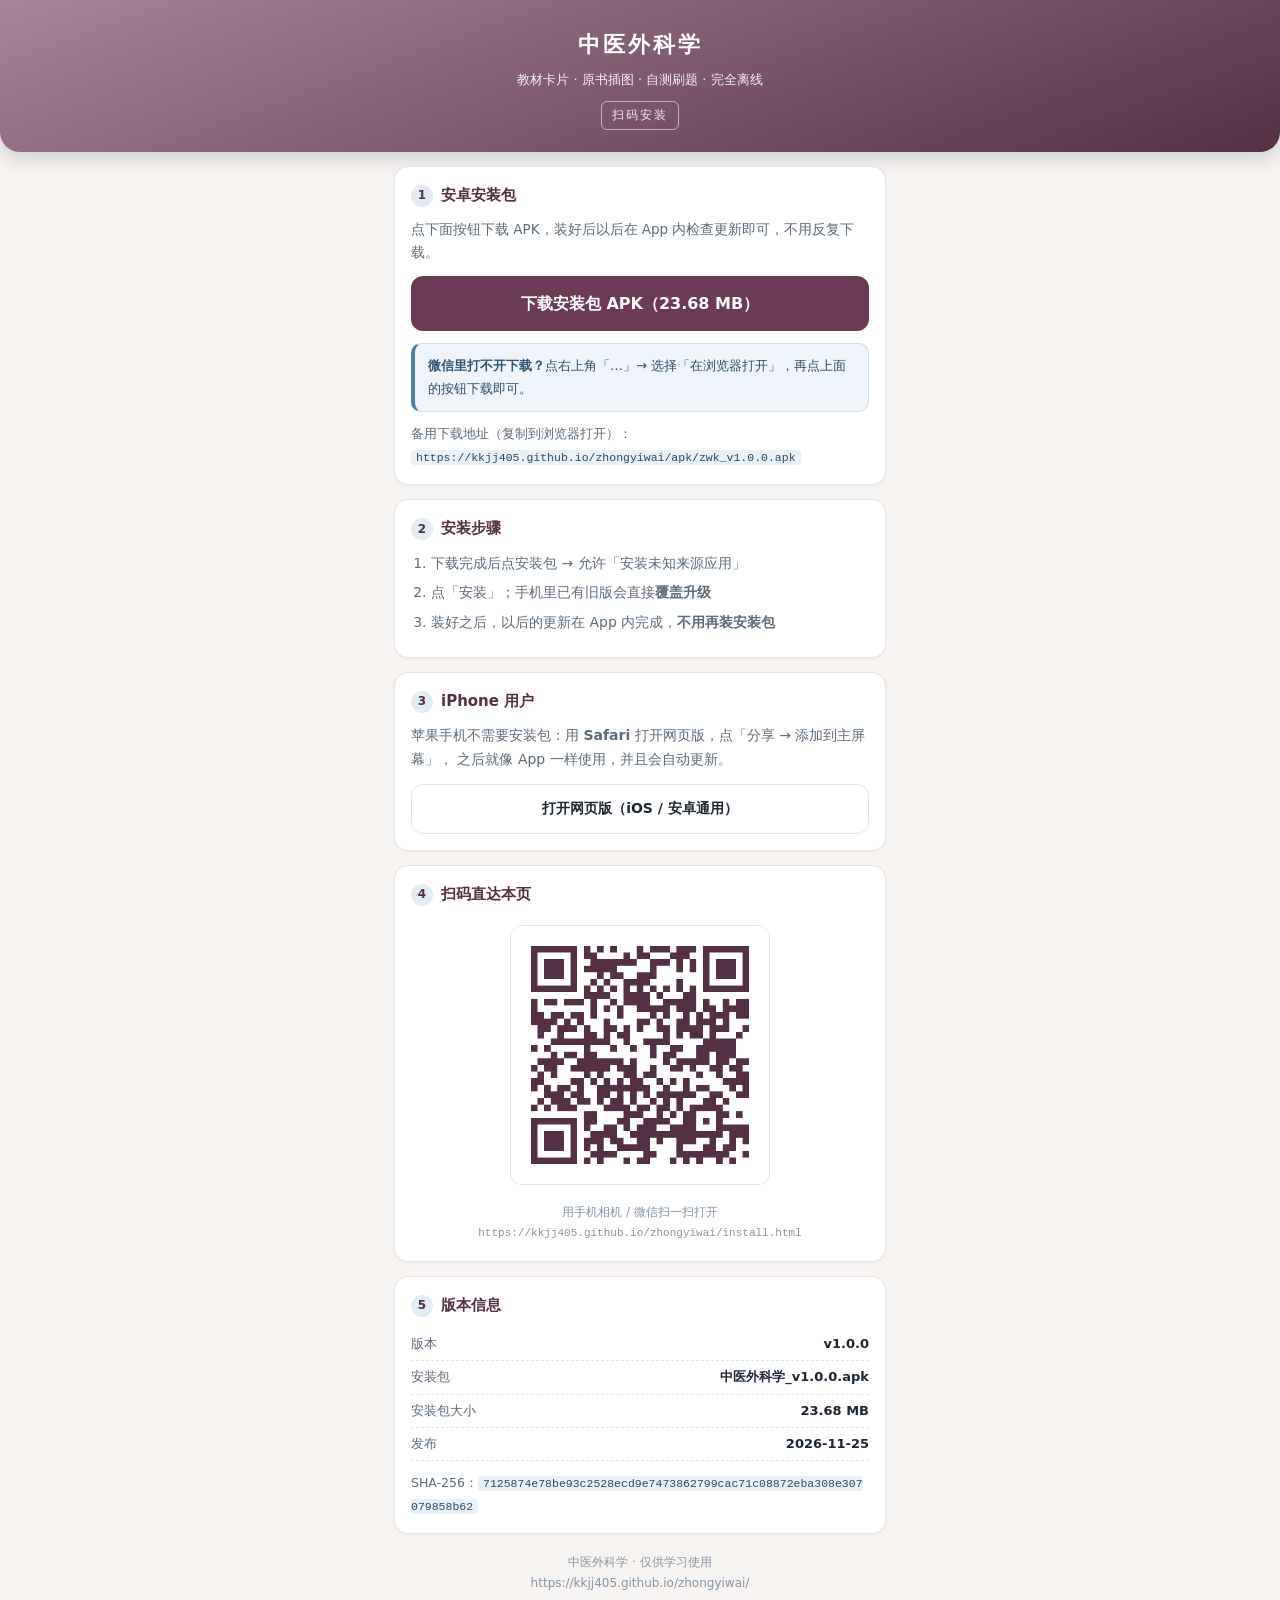
==== install.html @ 446a5458 "中医外科学 v1.0.0：132 张病证翻页卡（498 页 / 67 图 / 119 表）+ 默写·选择题（9 章 / 124 病证 / 328 证型）" ====
<!DOCTYPE html>
<html lang="zh-CN">
<head>
<meta charset="utf-8">
<meta name="viewport" content="width=device-width,initial-scale=1,viewport-fit=cover">
<meta name="theme-color" content="#6b3a55">
<title>中医外科学 · 扫码安装</title>
<style>
:root{--paper:#f7f3f1;--dai:#6b3a55;--dai-d:#533044;--ink:#1c2733;--ink2:#5b6b7a;--line:#dfe5ec}
*{box-sizing:border-box;-webkit-tap-highlight-color:transparent}
body{margin:0;background:var(--paper);color:var(--ink);
  font:15px/1.7 -apple-system,BlinkMacSystemFont,"PingFang SC","Noto Sans CJK SC","Microsoft YaHei",system-ui,sans-serif;
  -webkit-font-smoothing:antialiased;padding-bottom:34px}
.wrap{max-width:520px;margin:0 auto;padding:0 14px}
header{background:linear-gradient(160deg,#a8849a,#533044);color:#fff;padding:26px 0 22px;text-align:center;
  border-radius:0 0 20px 20px;box-shadow:0 6px 18px rgba(35,64,90,.20)}
header h1{margin:0 0 6px;font-size:22px;letter-spacing:3px}
header p{margin:0;font-size:13px;opacity:.92}
.card{background:#ffffff;border:1px solid var(--line);border-radius:14px;padding:16px;margin-top:14px;
  box-shadow:0 1px 3px rgba(44,66,84,.05)}
.card h2{margin:0 0 10px;font-size:15px;display:flex;align-items:center;gap:8px;color:var(--dai-d)}
.card h2 i{width:22px;height:22px;border-radius:50%;background:#e3ecf3;color:var(--dai-d);
  font-style:normal;font-size:12px;font-weight:700;display:flex;align-items:center;justify-content:center;flex:0 0 22px}
.btn{display:block;text-align:center;text-decoration:none;border-radius:12px;padding:14px;font-size:16px;font-weight:700;
  background:var(--dai);color:#fff;margin-top:12px}
.btn:active{background:var(--dai-d)}
.btn.ghost{background:#ffffff;color:var(--ink);border:1px solid var(--line);font-weight:600;font-size:14px;padding:12px}
.note{background:#eef4f9;border:1px solid #cfdfec;border-left:4px solid #4d7ea6;border-radius:10px;
  padding:11px 13px;font-size:13px;color:#2f4d67;line-height:1.7;margin-top:12px}
.note b{color:#2f5573}
ol{margin:8px 0 0;padding-left:20px;font-size:14px;color:var(--ink2)}
ol li{margin-bottom:6px}
.qrbox{text-align:center;padding:8px 0 2px}
.qrbox img{width:min(70vw,260px);height:auto;border-radius:12px;border:1px solid var(--line);background:#fff}
.qrbox .tip{font-size:12px;color:#8394a3;margin-top:8px}
.kv{display:flex;justify-content:space-between;font-size:13px;color:var(--ink2);padding:5px 0;border-bottom:1px dashed var(--line)}
.kv:last-child{border-bottom:0}
.kv b{color:var(--ink)}
.meta{font-size:12.5px;color:var(--ink2);margin-top:10px;line-height:1.85;word-break:break-all}
.meta code{background:#e9f0f6;padding:1px 5px;border-radius:4px;font-size:11.5px;color:#284a66}
footer{text-align:center;color:#8394a3;font-size:12px;margin-top:18px;line-height:1.7}
.seal{display:inline-block;margin-top:10px;padding:3px 10px;border:1px solid rgba(255,255,255,.6);border-radius:6px;
  font-size:12px;letter-spacing:2px;opacity:.9}
</style>
</head>
<body>
<header>
  <h1>中医外科学</h1>
  <p>教材卡片 · 原书插图 · 自测刷题 · 完全离线</p>
  <div class="seal">扫码安装</div>
</header>
<div class="wrap">

  <div class="card">
    <h2><i>1</i>安卓安装包</h2>
    <p style="font-size:13.5px;color:var(--ink2);margin:0 0 6px">
      点下面按钮下载 APK，装好后以后在 App 内检查更新即可，不用反复下载。
    </p>
    <a class="btn" href="apk/zwk_v1.0.0.apk" download>下载安装包 APK（23.68 MB）</a>
    <div class="note">
      <b>微信里打不开下载？</b>点右上角「…」→ 选择「在浏览器打开」，再点上面的按钮下载即可。
    </div>
    <div class="meta">备用下载地址（复制到浏览器打开）：<br><code>https://kkjj405.github.io/zhongyiwai/apk/zwk_v1.0.0.apk</code></div>
  </div>

  <div class="card">
    <h2><i>2</i>安装步骤</h2>
    <ol>
      <li>下载完成后点安装包 → 允许「安装未知来源应用」</li>
      <li>点「安装」；手机里已有旧版会直接<b>覆盖升级</b></li>
      <li>装好之后，以后的更新在 App 内完成，<b>不用再装安装包</b></li>
    </ol>
  </div>

  <div class="card">
    <h2><i>3</i>iPhone 用户</h2>
    <p style="font-size:14px;color:var(--ink2);margin:0 0 10px">
      苹果手机不需要安装包：用 <b>Safari</b> 打开网页版，点「分享 → 添加到主屏幕」，
      之后就像 App 一样使用，并且会自动更新。
    </p>
    <a class="btn ghost" href="https://kkjj405.github.io/zhongyiwai/">打开网页版（iOS / 安卓通用）</a>
  </div>

  <div class="card">
    <h2><i>4</i>扫码直达本页</h2>
    <div class="qrbox">
      <img src="[data-uri]" alt="扫码打开安装页">
      <div class="tip">用手机相机 / 微信扫一扫打开 <br><code style="font-size:11px">https://kkjj405.github.io/zhongyiwai/install.html</code></div>
    </div>
  </div>

  <div class="card">
    <h2><i>5</i>版本信息</h2>
    <div class="kv"><span>版本</span><b>v1.0.0</b></div>
    <div class="kv"><span>安装包</span><b>中医外科学_v1.0.0.apk</b></div>
    <div class="kv"><span>安装包大小</span><b>23.68 MB</b></div>
    <div class="kv"><span>发布</span><b>2026-11-25</b></div>
    <div class="meta">SHA-256：<code>7125874e78be93c2528ecd9e7473862799cac71c08872eba308e307079858b62</code></div>
  </div>

  <footer>
    中医外科学 · 仅供学习使用<br>
    https://kkjj405.github.io/zhongyiwai/
  </footer>
</div>
</body>
</html>
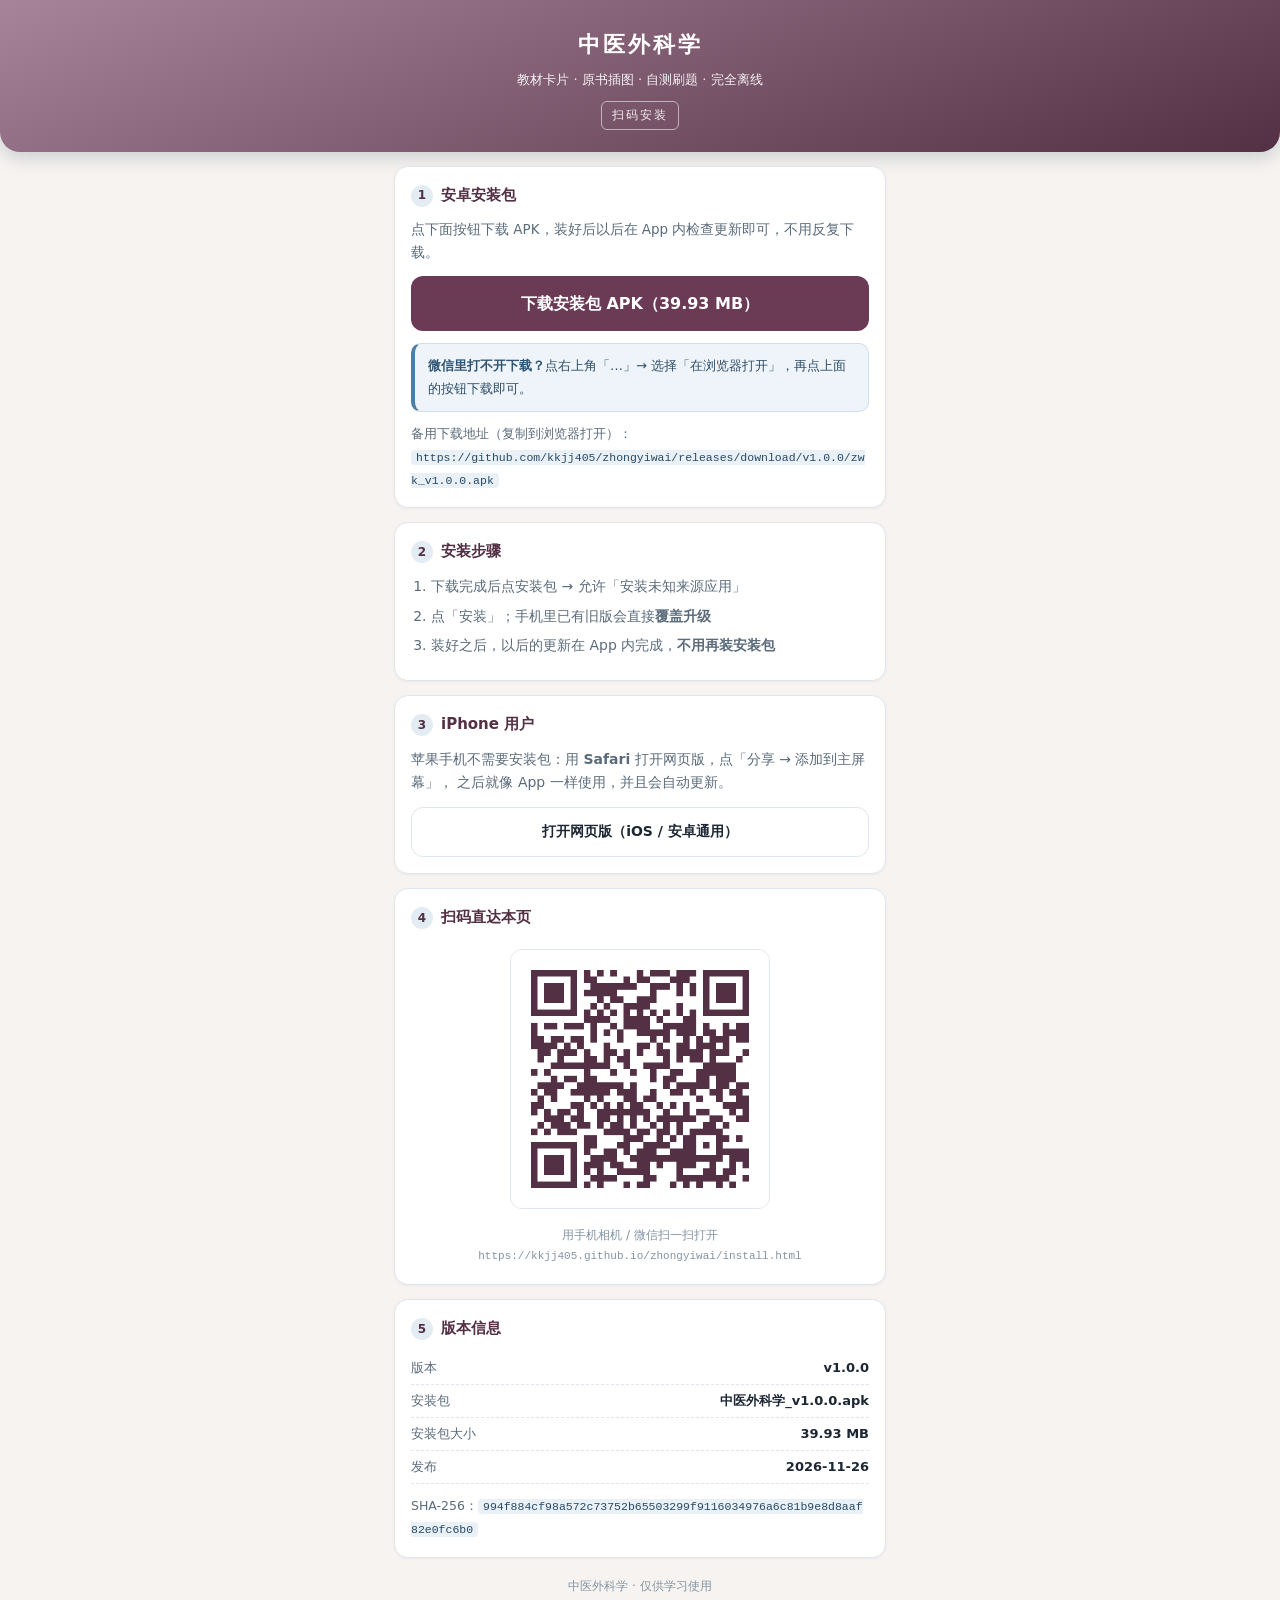
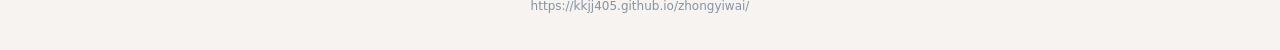
==== commit 158d8359: "中医外科学 v1.0.0：132 张病证卡（498 页 / 67 图 / 119 表）+ 默写 · 选择题（9 章 / 124 病证 / 328 证型）" ====
--- a/install.html
+++ b/install.html
@@ -56,11 +56,11 @@
     <p style="font-size:13.5px;color:var(--ink2);margin:0 0 6px">
       点下面按钮下载 APK，装好后以后在 App 内检查更新即可，不用反复下载。
     </p>
-    <a class="btn" href="apk/zwk_v1.0.0.apk" download>下载安装包 APK（23.68 MB）</a>
+    <a class="btn" href="https://github.com/kkjj405/zhongyiwai/releases/download/v1.0.0/zwk_v1.0.0.apk" download>下载安装包 APK（39.93 MB）</a>
     <div class="note">
       <b>微信里打不开下载？</b>点右上角「…」→ 选择「在浏览器打开」，再点上面的按钮下载即可。
     </div>
-    <div class="meta">备用下载地址（复制到浏览器打开）：<br><code>https://kkjj405.github.io/zhongyiwai/apk/zwk_v1.0.0.apk</code></div>
+    <div class="meta">备用下载地址（复制到浏览器打开）：<br><code>https://github.com/kkjj405/zhongyiwai/releases/download/v1.0.0/zwk_v1.0.0.apk</code></div>
   </div>
 
   <div class="card">
@@ -93,9 +93,9 @@
     <h2><i>5</i>版本信息</h2>
     <div class="kv"><span>版本</span><b>v1.0.0</b></div>
     <div class="kv"><span>安装包</span><b>中医外科学_v1.0.0.apk</b></div>
-    <div class="kv"><span>安装包大小</span><b>23.68 MB</b></div>
-    <div class="kv"><span>发布</span><b>2026-11-25</b></div>
-    <div class="meta">SHA-256：<code>7125874e78be93c2528ecd9e7473862799cac71c08872eba308e307079858b62</code></div>
+    <div class="kv"><span>安装包大小</span><b>39.93 MB</b></div>
+    <div class="kv"><span>发布</span><b>2026-11-26</b></div>
+    <div class="meta">SHA-256：<code>994f884cf98a572c73752b65503299f9116034976a6c81b9e8d8aaf82e0fc6b0</code></div>
   </div>
 
   <footer>
